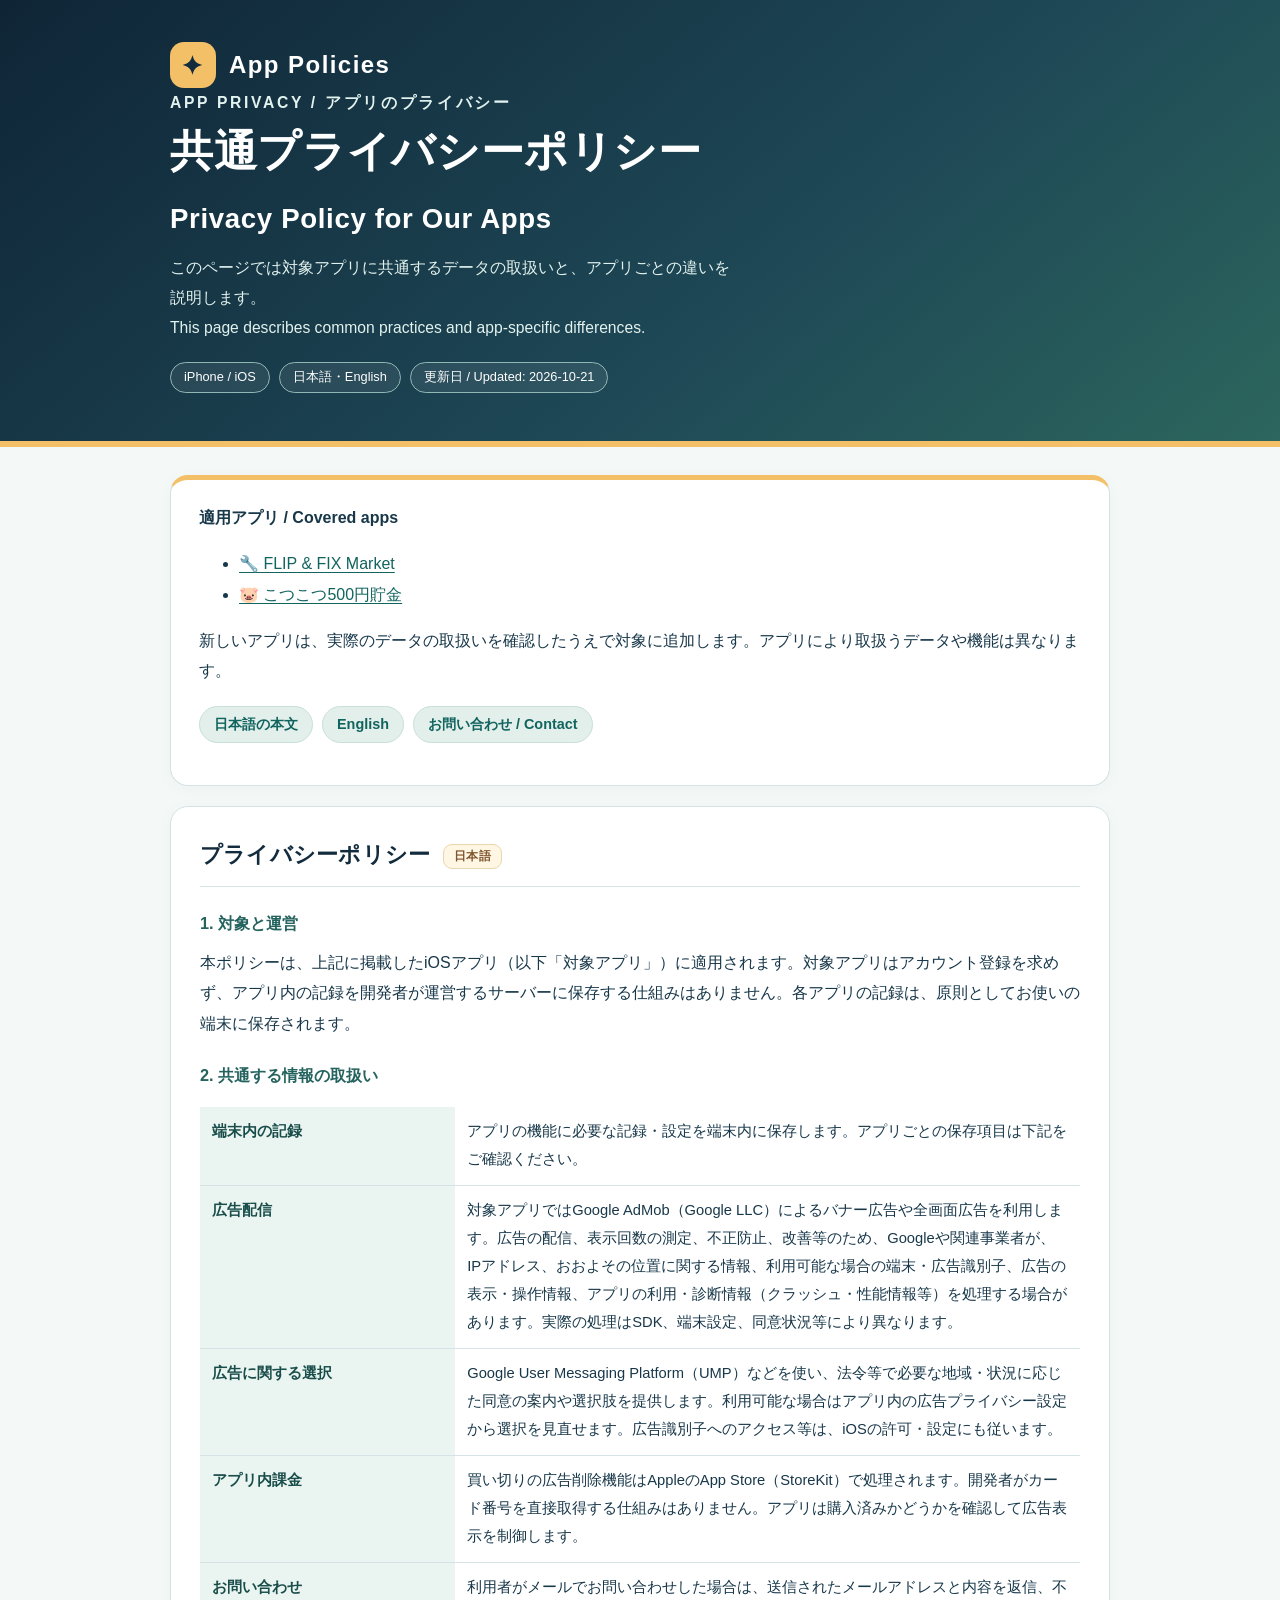
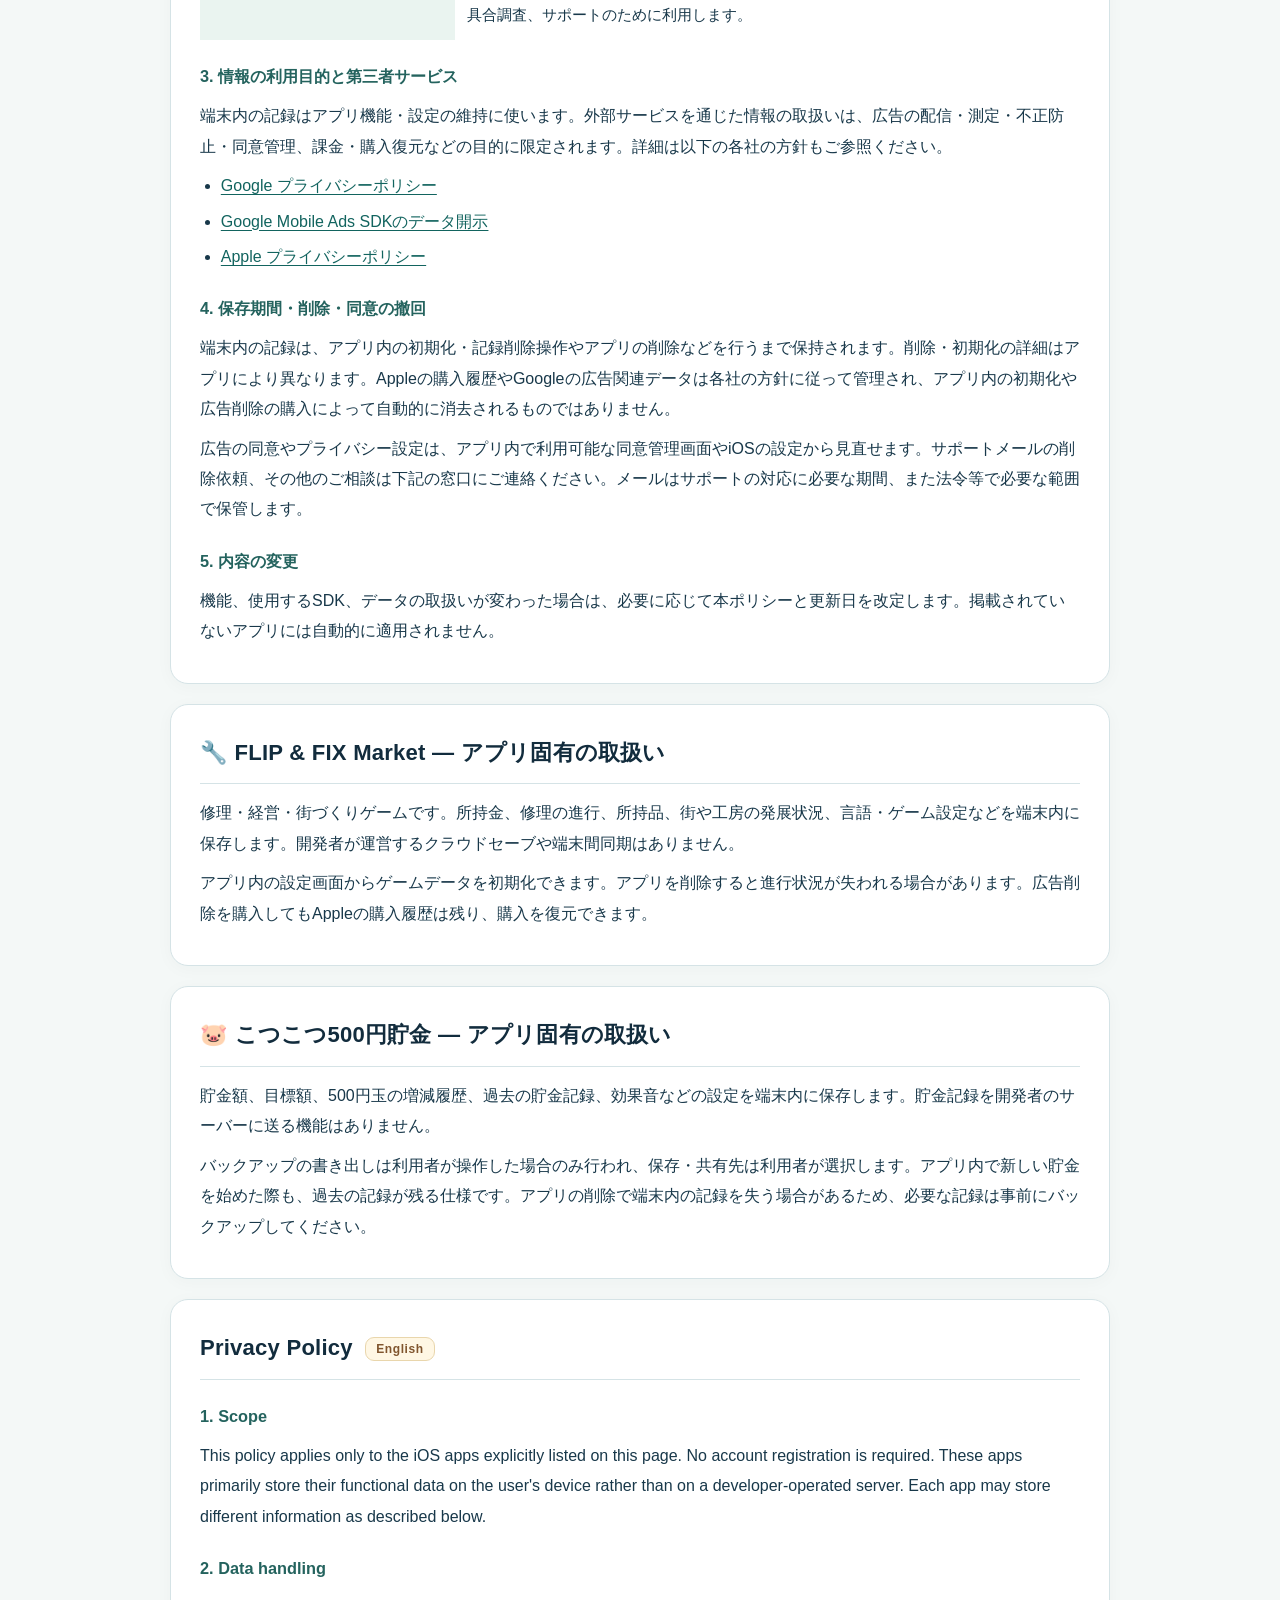
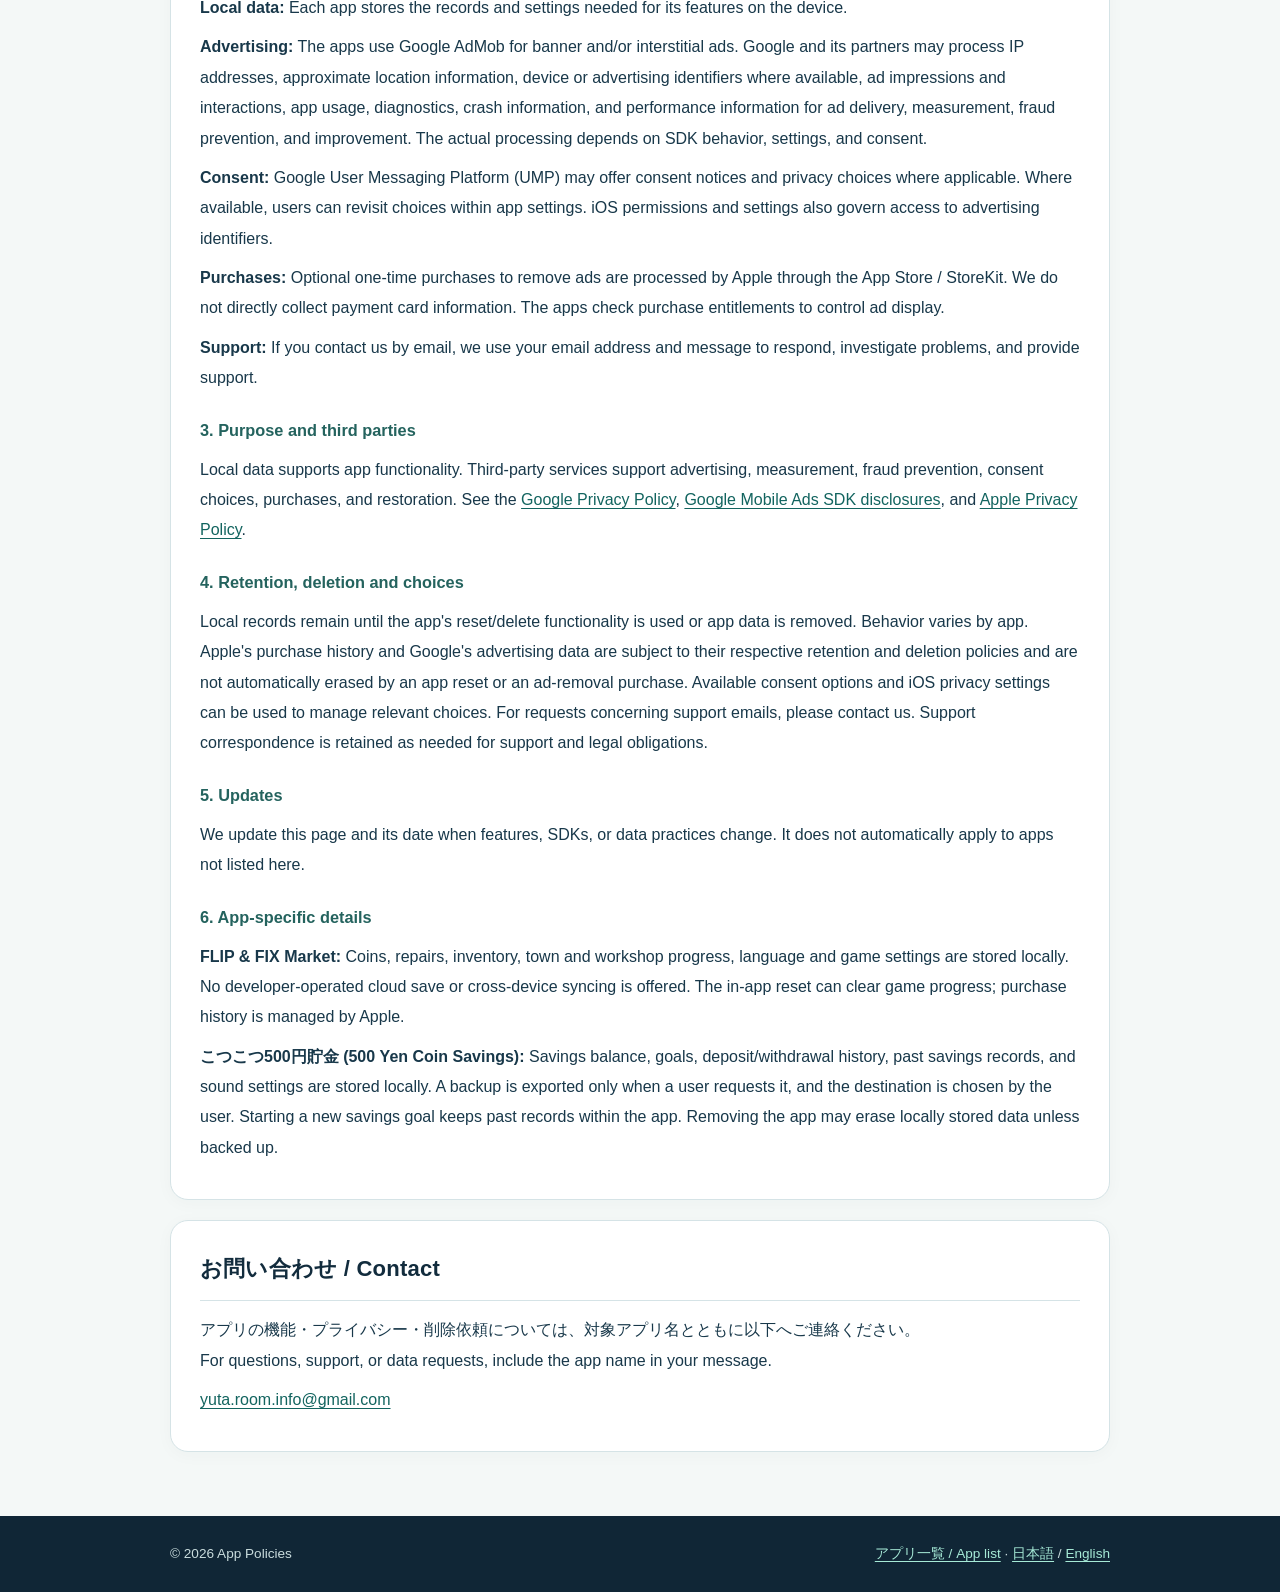
==== privacy/index.html @ 942beafd "Add shared privacy policy for iOS apps" ====
<!doctype html>
<html lang="ja">
<head>
<meta charset="utf-8">
<meta name="viewport" content="width=device-width,initial-scale=1">
<meta name="theme-color" content="#153747">
<meta name="description" content="個人開発iOSアプリ共通のプライバシーポリシー。アプリごとの保存情報、広告、課金とお問い合わせについて説明します。">
<title>共通プライバシーポリシー | App Privacy Policy</title>
<link rel="stylesheet" href="../assets/base.css">
</head>
<body>
<a class="skip" href="#main">本文へ移動 / Skip to content</a>
<header class="hero"><div class="wrap">
<div class="brand"><span class="mark" aria-hidden="true">✦</span><span>App Policies</span></div>
<p class="eyebrow">App privacy / アプリのプライバシー</p>
<h1>共通プライバシーポリシー<br><span style="font-size:.64em;font-weight:600">Privacy Policy for Our Apps</span></h1>
<p>このページでは対象アプリに共通するデータの取扱いと、アプリごとの違いを説明します。<br>This page describes common practices and app-specific differences.</p>
<div class="meta"><span class="pill">iPhone / iOS</span><span class="pill">日本語・English</span><span class="pill">更新日 / Updated: 2026-10-21</span></div>
</div></header>
<main id="main" class="wrap">
<div class="intro">
<p><strong>適用アプリ / Covered apps</strong></p>
<ul>
<li><a href="#app-flip-fix-market">🔧 FLIP &amp; FIX Market</a></li>
<li><a href="#app-coinjar500">🐷 こつこつ500円貯金</a></li>
</ul>
<p>新しいアプリは、実際のデータの取扱いを確認したうえで対象に追加します。アプリにより取扱うデータや機能は異なります。</p>
<nav class="toc" aria-label="ページ内ナビゲーション">
<a href="#ja">日本語の本文</a><a href="#en">English</a><a href="#contact">お問い合わせ / Contact</a>
</nav>
</div>
<section class="section" id="ja" lang="ja">
<h2>プライバシーポリシー <span class="language">日本語</span></h2>
<h3>1. 対象と運営</h3>
<p>本ポリシーは、上記に掲載したiOSアプリ（以下「対象アプリ」）に適用されます。対象アプリはアカウント登録を求めず、アプリ内の記録を開発者が運営するサーバーに保存する仕組みはありません。各アプリの記録は、原則としてお使いの端末に保存されます。</p>
<h3>2. 共通する情報の取扱い</h3>
<table><tbody>
<tr><th scope="row">端末内の記録</th><td>アプリの機能に必要な記録・設定を端末内に保存します。アプリごとの保存項目は下記をご確認ください。</td></tr>
<tr><th scope="row">広告配信</th><td>対象アプリではGoogle AdMob（Google LLC）によるバナー広告や全画面広告を利用します。広告の配信、表示回数の測定、不正防止、改善等のため、Googleや関連事業者が、IPアドレス、おおよその位置に関する情報、利用可能な場合の端末・広告識別子、広告の表示・操作情報、アプリの利用・診断情報（クラッシュ・性能情報等）を処理する場合があります。実際の処理はSDK、端末設定、同意状況等により異なります。</td></tr>
<tr><th scope="row">広告に関する選択</th><td>Google User Messaging Platform（UMP）などを使い、法令等で必要な地域・状況に応じた同意の案内や選択肢を提供します。利用可能な場合はアプリ内の広告プライバシー設定から選択を見直せます。広告識別子へのアクセス等は、iOSの許可・設定にも従います。</td></tr>
<tr><th scope="row">アプリ内課金</th><td>買い切りの広告削除機能はAppleのApp Store（StoreKit）で処理されます。開発者がカード番号を直接取得する仕組みはありません。アプリは購入済みかどうかを確認して広告表示を制御します。</td></tr>
<tr><th scope="row">お問い合わせ</th><td>利用者がメールでお問い合わせした場合は、送信されたメールアドレスと内容を返信、不具合調査、サポートのために利用します。</td></tr>
</tbody></table>
<h3>3. 情報の利用目的と第三者サービス</h3>
<p>端末内の記録はアプリ機能・設定の維持に使います。外部サービスを通じた情報の取扱いは、広告の配信・測定・不正防止・同意管理、課金・購入復元などの目的に限定されます。詳細は以下の各社の方針もご参照ください。</p>
<ul>
<li><a href="https://policies.google.com/privacy" target="_blank" rel="noopener noreferrer">Google プライバシーポリシー</a></li>
<li><a href="https://developers.google.com/admob/ios/privacy/data-disclosure?hl=ja" target="_blank" rel="noopener noreferrer">Google Mobile Ads SDKのデータ開示</a></li>
<li><a href="https://www.apple.com/jp/legal/privacy/" target="_blank" rel="noopener noreferrer">Apple プライバシーポリシー</a></li>
</ul>
<h3>4. 保存期間・削除・同意の撤回</h3>
<p>端末内の記録は、アプリ内の初期化・記録削除操作やアプリの削除などを行うまで保持されます。削除・初期化の詳細はアプリにより異なります。Appleの購入履歴やGoogleの広告関連データは各社の方針に従って管理され、アプリ内の初期化や広告削除の購入によって自動的に消去されるものではありません。</p>
<p>広告の同意やプライバシー設定は、アプリ内で利用可能な同意管理画面やiOSの設定から見直せます。サポートメールの削除依頼、その他のご相談は下記の窓口にご連絡ください。メールはサポートの対応に必要な期間、また法令等で必要な範囲で保管します。</p>
<h3>5. 内容の変更</h3>
<p>機能、使用するSDK、データの取扱いが変わった場合は、必要に応じて本ポリシーと更新日を改定します。掲載されていないアプリには自動的に適用されません。</p>
</section>
<section class="section" id="app-flip-fix-market" lang="ja">
<h2>🔧 FLIP &amp; FIX Market ― アプリ固有の取扱い</h2>
<p>修理・経営・街づくりゲームです。所持金、修理の進行、所持品、街や工房の発展状況、言語・ゲーム設定などを端末内に保存します。開発者が運営するクラウドセーブや端末間同期はありません。</p>
<p>アプリ内の設定画面からゲームデータを初期化できます。アプリを削除すると進行状況が失われる場合があります。広告削除を購入してもAppleの購入履歴は残り、購入を復元できます。</p>
</section>
<section class="section" id="app-coinjar500" lang="ja">
<h2>🐷 こつこつ500円貯金 ― アプリ固有の取扱い</h2>
<p>貯金額、目標額、500円玉の増減履歴、過去の貯金記録、効果音などの設定を端末内に保存します。貯金記録を開発者のサーバーに送る機能はありません。</p>
<p>バックアップの書き出しは利用者が操作した場合のみ行われ、保存・共有先は利用者が選択します。アプリ内で新しい貯金を始めた際も、過去の記録が残る仕様です。アプリの削除で端末内の記録を失う場合があるため、必要な記録は事前にバックアップしてください。</p>
</section>
<section class="section" id="en" lang="en">
<h2>Privacy Policy <span class="language">English</span></h2>
<h3>1. Scope</h3>
<p>This policy applies only to the iOS apps explicitly listed on this page. No account registration is required. These apps primarily store their functional data on the user's device rather than on a developer-operated server. Each app may store different information as described below.</p>
<h3>2. Data handling</h3>
<p><strong>Local data:</strong> Each app stores the records and settings needed for its features on the device.</p>
<p><strong>Advertising:</strong> The apps use Google AdMob for banner and/or interstitial ads. Google and its partners may process IP addresses, approximate location information, device or advertising identifiers where available, ad impressions and interactions, app usage, diagnostics, crash information, and performance information for ad delivery, measurement, fraud prevention, and improvement. The actual processing depends on SDK behavior, settings, and consent.</p>
<p><strong>Consent:</strong> Google User Messaging Platform (UMP) may offer consent notices and privacy choices where applicable. Where available, users can revisit choices within app settings. iOS permissions and settings also govern access to advertising identifiers.</p>
<p><strong>Purchases:</strong> Optional one-time purchases to remove ads are processed by Apple through the App Store / StoreKit. We do not directly collect payment card information. The apps check purchase entitlements to control ad display.</p>
<p><strong>Support:</strong> If you contact us by email, we use your email address and message to respond, investigate problems, and provide support.</p>
<h3>3. Purpose and third parties</h3>
<p>Local data supports app functionality. Third-party services support advertising, measurement, fraud prevention, consent choices, purchases, and restoration. See the <a href="https://policies.google.com/privacy" target="_blank" rel="noopener noreferrer">Google Privacy Policy</a>, <a href="https://developers.google.com/admob/ios/privacy/data-disclosure" target="_blank" rel="noopener noreferrer">Google Mobile Ads SDK disclosures</a>, and <a href="https://www.apple.com/legal/privacy/" target="_blank" rel="noopener noreferrer">Apple Privacy Policy</a>.</p>
<h3>4. Retention, deletion and choices</h3>
<p>Local records remain until the app's reset/delete functionality is used or app data is removed. Behavior varies by app. Apple's purchase history and Google's advertising data are subject to their respective retention and deletion policies and are not automatically erased by an app reset or an ad-removal purchase. Available consent options and iOS privacy settings can be used to manage relevant choices. For requests concerning support emails, please contact us. Support correspondence is retained as needed for support and legal obligations.</p>
<h3>5. Updates</h3>
<p>We update this page and its date when features, SDKs, or data practices change. It does not automatically apply to apps not listed here.</p>
<h3>6. App-specific details</h3>
<p><strong>FLIP &amp; FIX Market:</strong> Coins, repairs, inventory, town and workshop progress, language and game settings are stored locally. No developer-operated cloud save or cross-device syncing is offered. The in-app reset can clear game progress; purchase history is managed by Apple.</p>
<p><strong>こつこつ500円貯金 (500 Yen Coin Savings):</strong> Savings balance, goals, deposit/withdrawal history, past savings records, and sound settings are stored locally. A backup is exported only when a user requests it, and the destination is chosen by the user. Starting a new savings goal keeps past records within the app. Removing the app may erase locally stored data unless backed up.</p>
</section>
<section class="section" id="contact">
<h2>お問い合わせ / Contact</h2>
<p>アプリの機能・プライバシー・削除依頼については、対象アプリ名とともに以下へご連絡ください。<br>For questions, support, or data requests, include the app name in your message.</p>
<p><a href="mailto:yuta.room.info@gmail.com">yuta.room.info@gmail.com</a></p>
</section>
</main>
<footer class="footer"><div class="wrap"><p>© 2026 App Policies</p><p><a href="../">アプリ一覧 / App list</a> · <a href="#ja">日本語</a> / <a href="#en">English</a></p></div></footer>
</body></html>
---- assets/base.css ----
/* Shared legal-page styling. No external fonts, scripts, analytics, or trackers. */
:root{color-scheme:light;--navy:#122c3d;--ink:#18384a;--muted:#526b7b;--sea:#2f706c;--mint:#d7eee6;--cream:#fff7e4;--sun:#f3bf67;--line:#d5e3e6;--surface:#fff;--bg:#f4f8f7}
*{box-sizing:border-box}html{scroll-behavior:smooth}body{margin:0;background:var(--bg);color:var(--ink);font-family:-apple-system,BlinkMacSystemFont,"Hiragino Kaku Gothic ProN","Yu Gothic",Meiryo,Arial,sans-serif;line-height:1.9;-webkit-text-size-adjust:100%}
a{color:#12645f;text-underline-offset:3px;overflow-wrap:anywhere}a:hover{color:#0b484b}a:focus-visible,button:focus-visible{outline:3px solid #e7a638;outline-offset:4px}
.skip{position:absolute;top:-80px;left:12px;background:white;padding:9px 12px;z-index:2}.skip:focus{top:12px}
header.hero{background:linear-gradient(140deg,#0f2536 0%,#1e4856 60%,#2c665d 100%);color:#fff;border-bottom:6px solid var(--sun)}
.wrap{width:min(940px,calc(100% - 40px));margin:0 auto}.hero .wrap{padding:42px 0 48px}
.brand{display:flex;align-items:center;gap:13px;font-size:clamp(1.15rem,4vw,1.5rem);font-weight:800;letter-spacing:.06em}.mark{display:grid;place-items:center;width:46px;height:46px;background:var(--sun);border-radius:14px;color:var(--navy);font-size:26px}.eyebrow{text-transform:uppercase;letter-spacing:.17em;color:#c3e9dc;font-weight:700;font-size:.76rem;margin:30px 0 4px}.hero h1{font-size:clamp(1.85rem,5.2vw,2.7rem);line-height:1.45;letter-spacing:.015em;margin:2px 0 8px}.hero p{color:#e2f2ee;margin:0;max-width:65ch;font-size:.98rem}.meta{display:flex;gap:9px;flex-wrap:wrap;margin-top:20px}.pill{display:inline-block;border:1px solid #91b6b6;background:#ffffff13;color:#fff;border-radius:99px;padding:2px 13px;font-size:.8rem}
main{padding:28px 0 64px}.intro,.section,.notice{background:var(--surface);border:1px solid var(--line);border-radius:18px;box-shadow:0 3px 17px #12303b08}
.intro{padding:23px 28px 18px;border-top:5px solid var(--sun)}.intro p:first-child{margin-top:0}.summary{display:grid;grid-template-columns:repeat(3,1fr);gap:12px;margin:19px 0 0}.summary div{border:1px solid var(--line);background:var(--bg);border-radius:12px;padding:13px 15px}.summary b{display:block;color:var(--sea);font-size:.85rem}.summary span{font-size:.94rem}
.toc{display:flex;gap:9px;flex-wrap:wrap;margin:19px 0 24px}.toc a{font-size:.9rem;text-decoration:none;background:#e2efea;border:1px solid #c8e0d8;border-radius:999px;padding:4px 14px;font-weight:700}.toc a:hover{background:#d3e6dc}
.section{padding:27px 29px;margin-top:20px;scroll-margin-top:16px}.section h2{margin:0 0 14px;color:var(--navy);font-size:1.38rem;letter-spacing:.01em;padding-bottom:10px;border-bottom:1px solid var(--line)}.section h3{font-size:1.02rem;color:#24635e;margin:21px 0 4px}.section p{margin:9px 0}.section ul{padding-left:1.3em;margin:8px 0 16px}.section li{margin:5px 0}
.section table{border-collapse:collapse;width:100%;font-size:.92rem;margin:16px 0}.section th,.section td{padding:11px 12px;text-align:left;vertical-align:top;border-bottom:1px solid var(--line)}.section th{width:29%;background:#eaf4f0;color:#194d4a}.section tr:last-child th,.section tr:last-child td{border-bottom:none}
.language{display:inline-flex;background:var(--cream);border:1px solid #e9d6ac;border-radius:9px;padding:0 10px;color:#80552e;font-size:.75rem;font-weight:800;letter-spacing:.05em;vertical-align:middle;margin-left:6px}
.notice{padding:13px 20px;background:#fff5e4;border-color:#efd7a7;color:#725522;margin:0 0 18px;font-size:.92rem}
.callout{background:#f1f7f6;border-left:4px solid #72a9a0;padding:10px 15px;margin:15px 0;border-radius:5px}
.footer{background:#102636;color:#c9dcdd;padding:25px 0;font-size:.85rem}.footer a{color:#a6ead7}.footer .wrap{display:flex;justify-content:space-between;flex-wrap:wrap;gap:10px}.footer p{margin:0}
@media(max-width:650px){.wrap{width:min(100% - 24px,940px)}.hero .wrap{padding:28px 0 33px}.summary{grid-template-columns:1fr}.intro,.section{padding:20px 18px;border-radius:14px}.section h2{font-size:1.16rem}.section table,.section tbody,.section tr,.section td,.section th{display:block;width:100%}.section th{border-bottom:0;padding:8px 10px 0}.section td{padding:2px 10px 13px}.section tr{border-bottom:1px solid var(--line)}}
@media(prefers-reduced-motion:reduce){html{scroll-behavior:auto}}
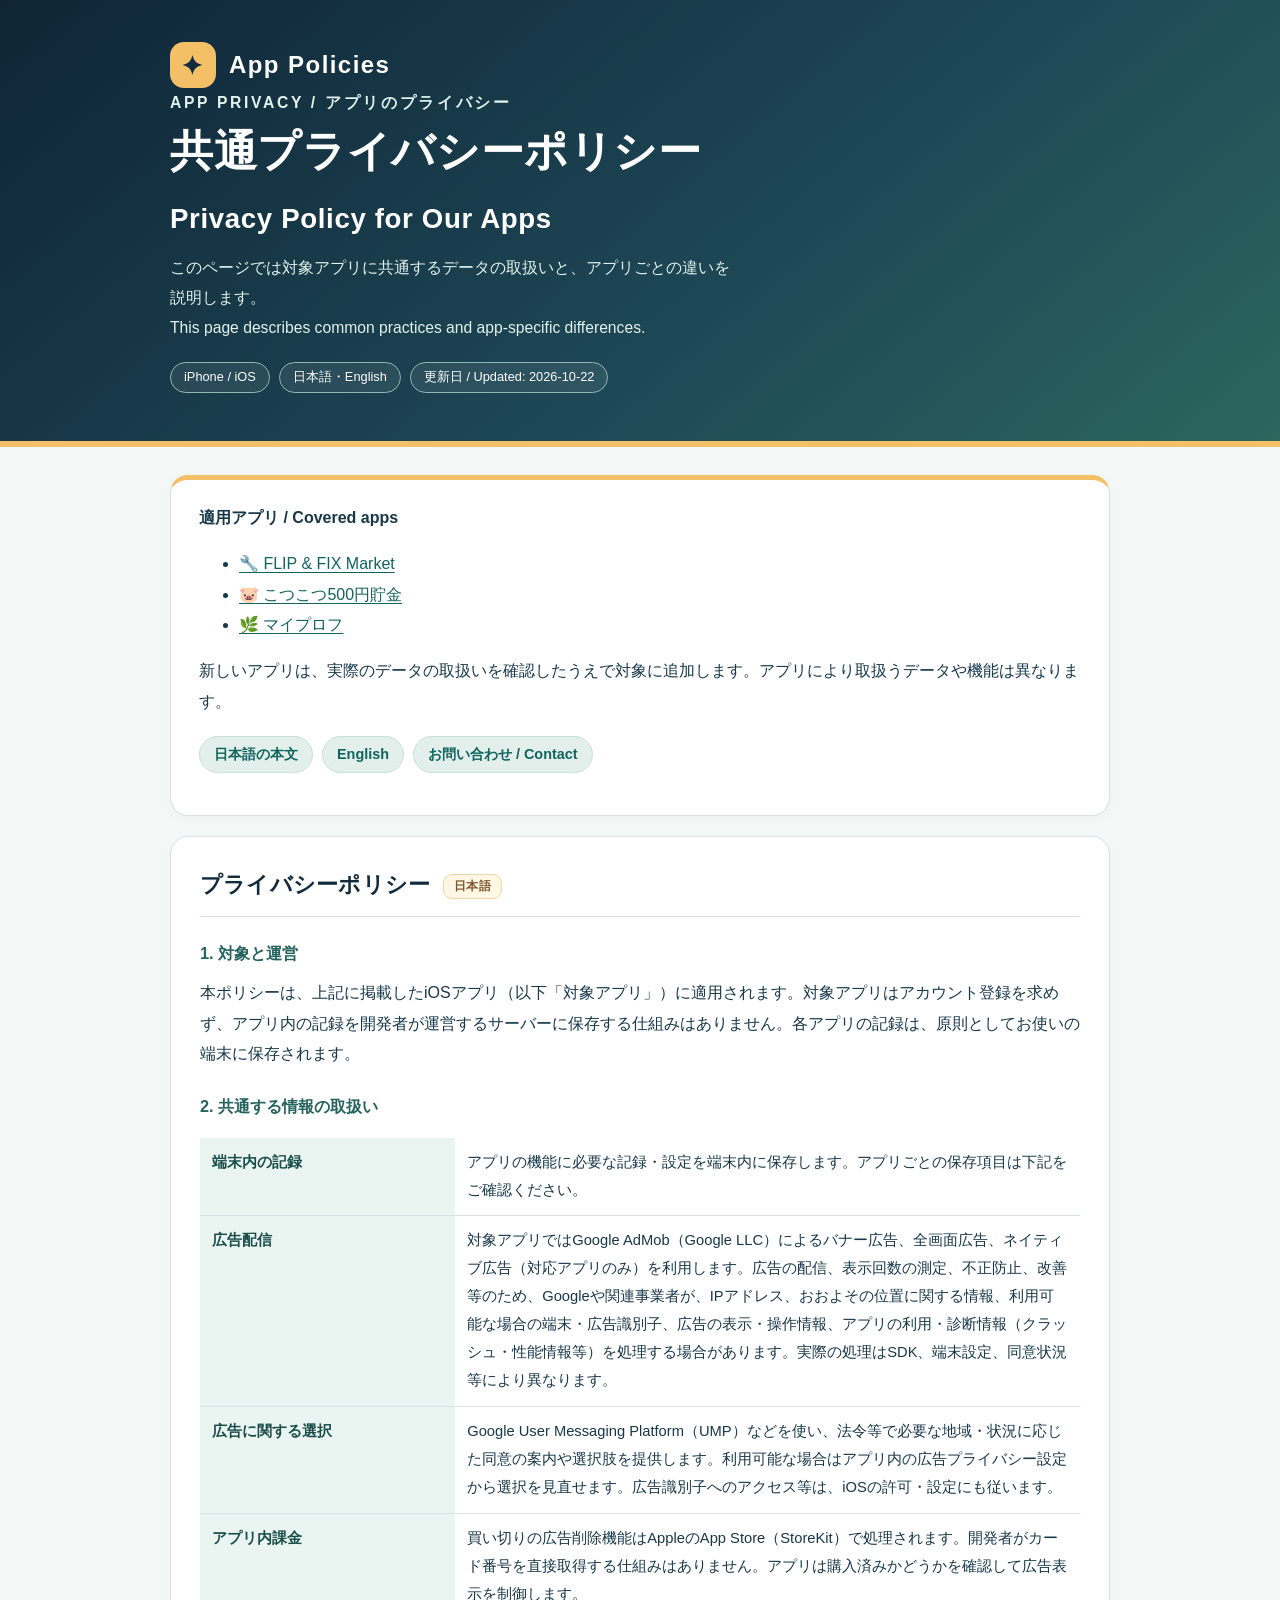
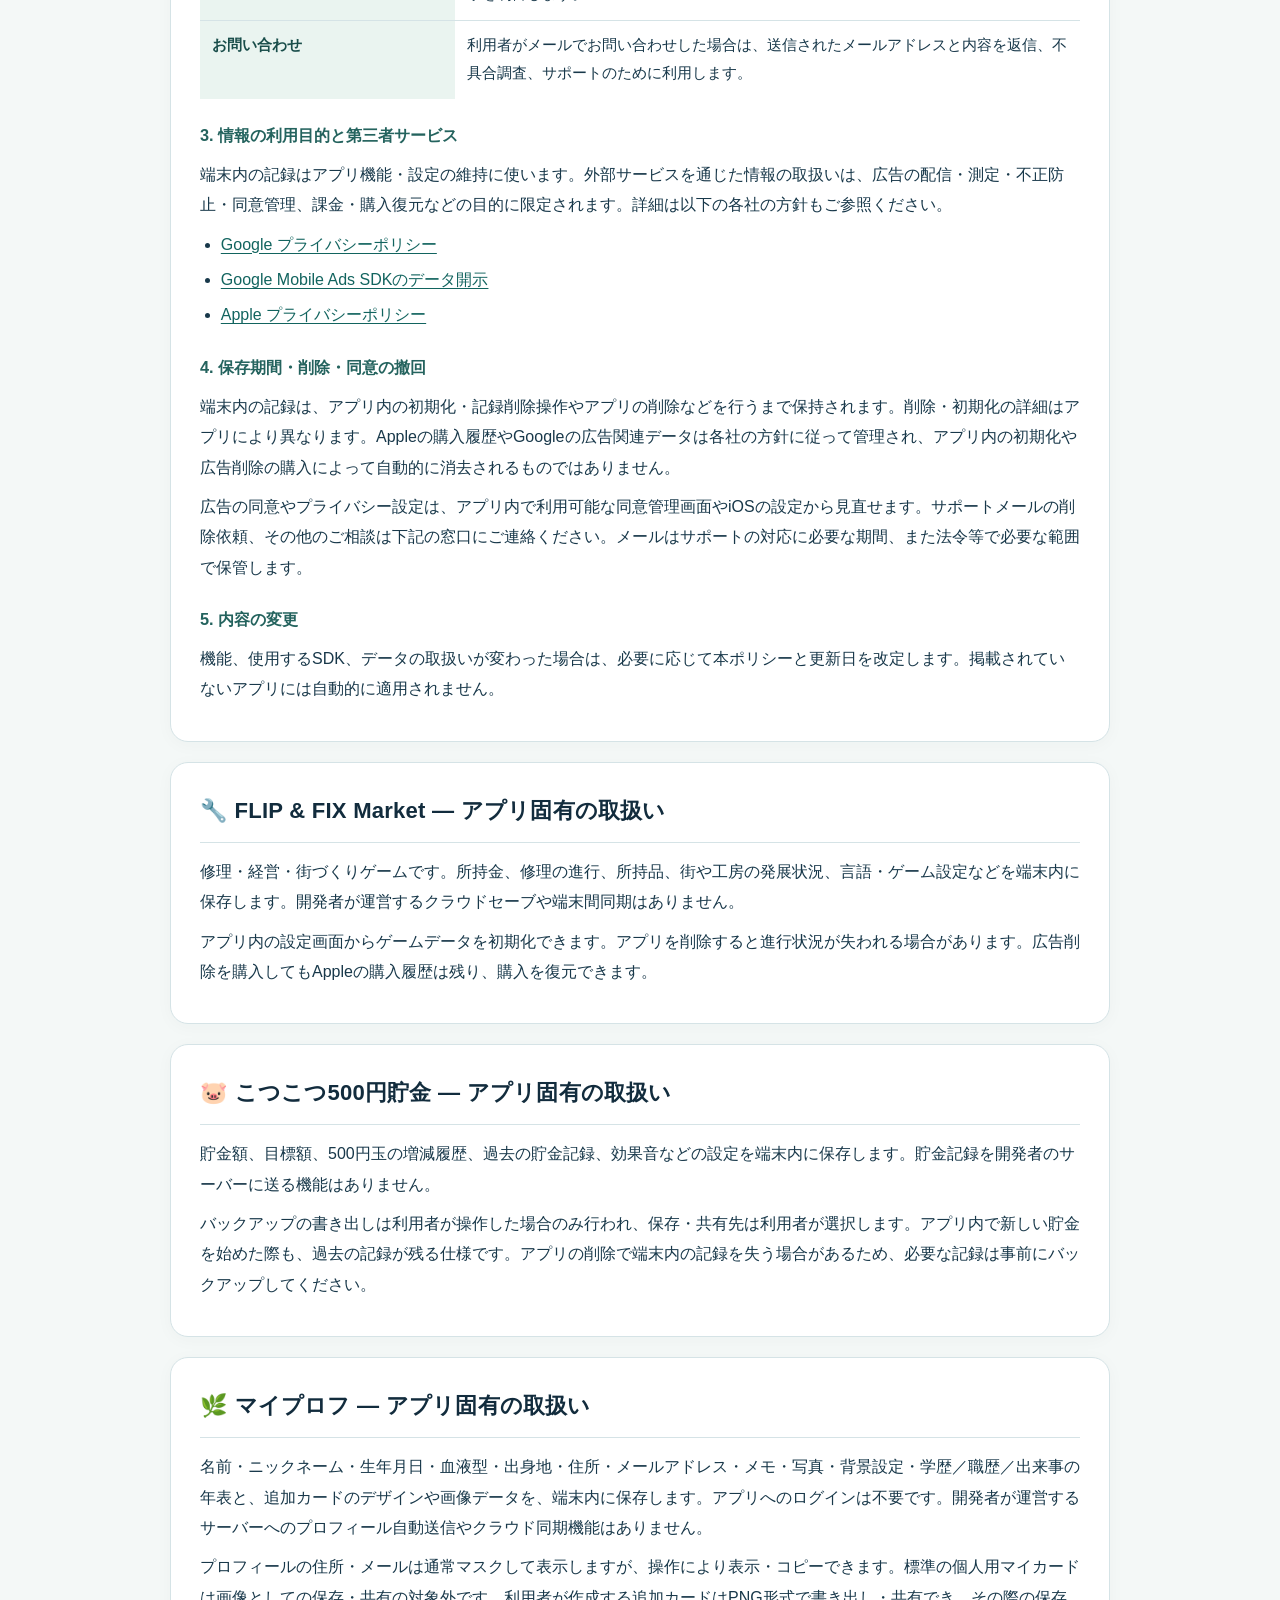
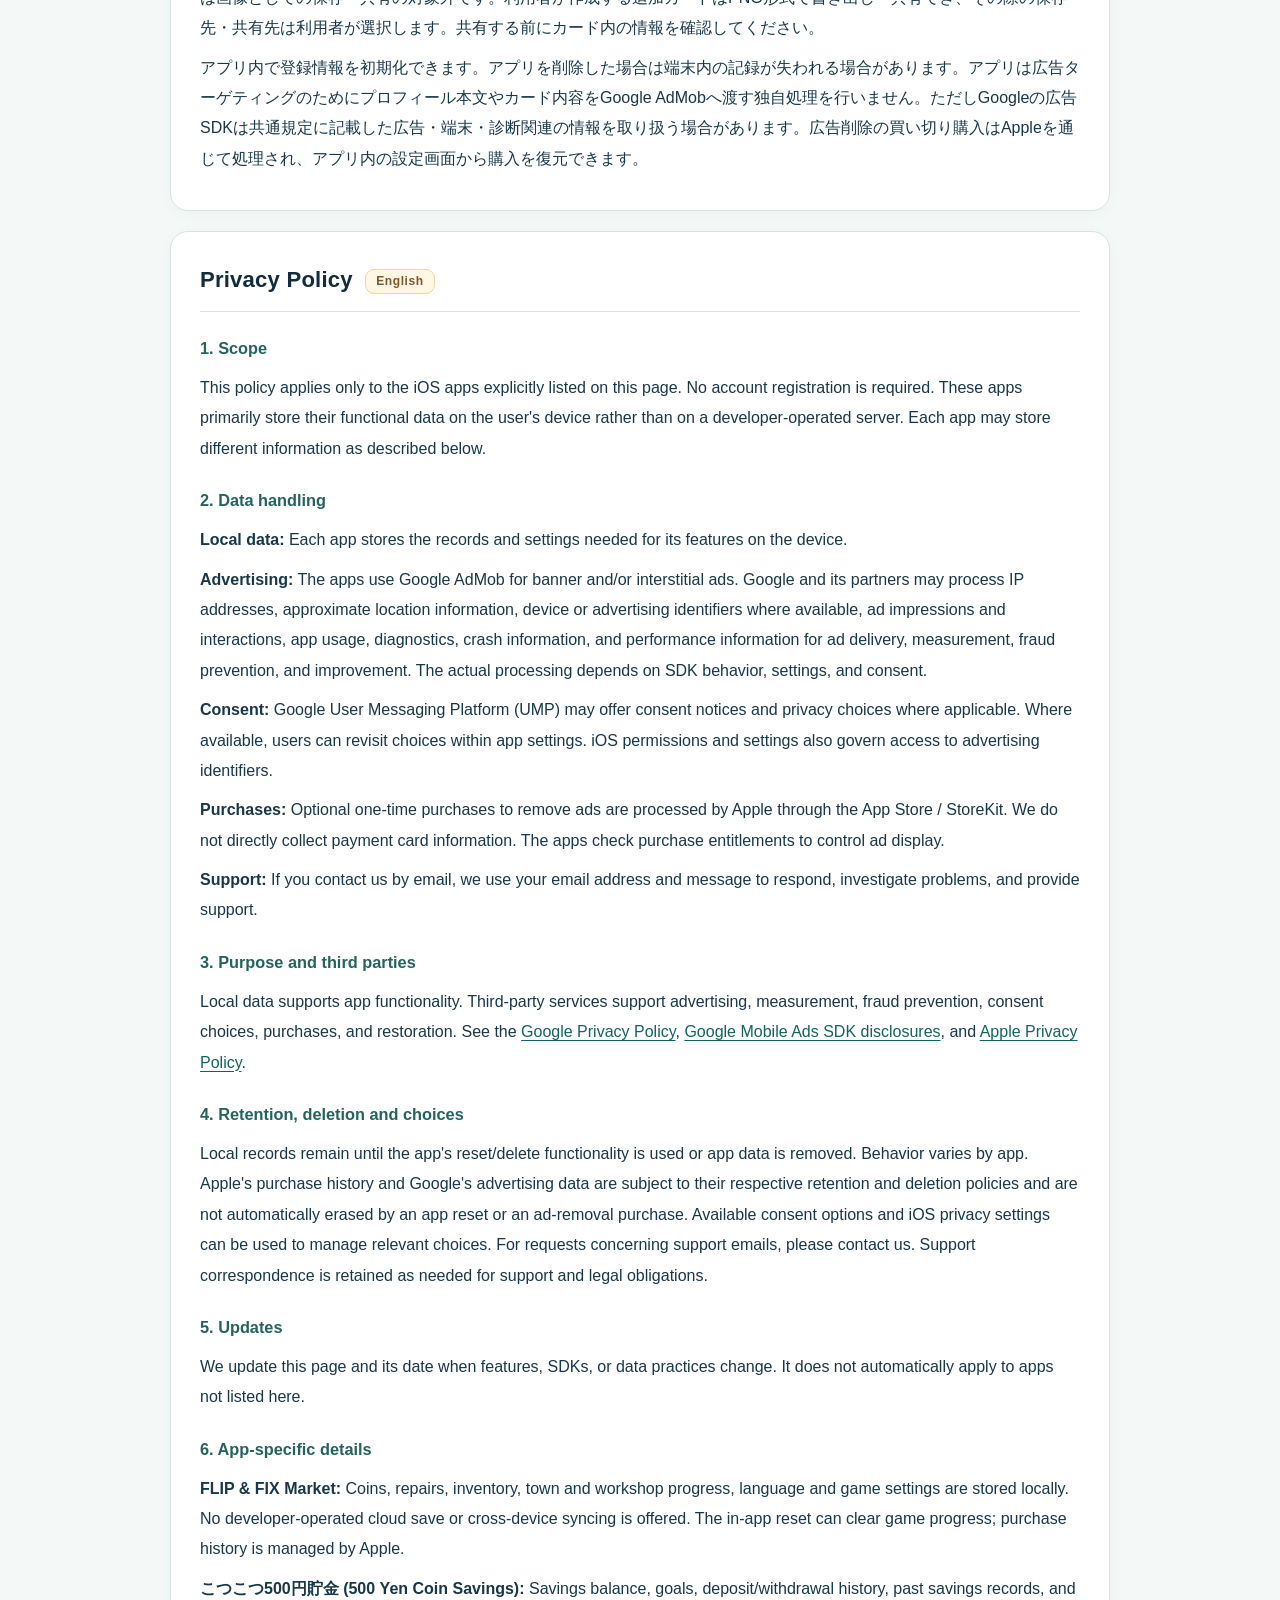
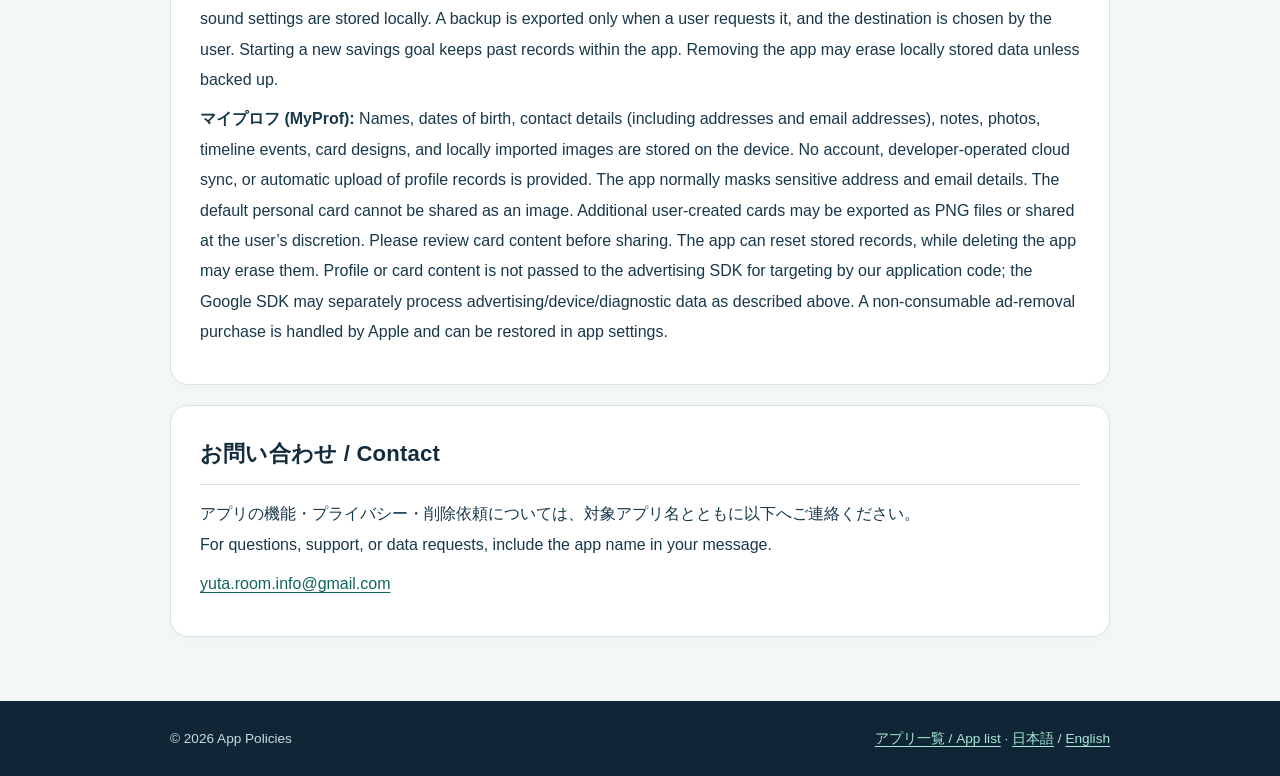
==== commit 72c7f040: "Add MyProf app-specific privacy disclosure" ====
--- a/privacy/index.html
+++ b/privacy/index.html
@@ -15,7 +15,7 @@
 <p class="eyebrow">App privacy / アプリのプライバシー</p>
 <h1>共通プライバシーポリシー<br><span style="font-size:.64em;font-weight:600">Privacy Policy for Our Apps</span></h1>
 <p>このページでは対象アプリに共通するデータの取扱いと、アプリごとの違いを説明します。<br>This page describes common practices and app-specific differences.</p>
-<div class="meta"><span class="pill">iPhone / iOS</span><span class="pill">日本語・English</span><span class="pill">更新日 / Updated: 2026-10-21</span></div>
+<div class="meta"><span class="pill">iPhone / iOS</span><span class="pill">日本語・English</span><span class="pill">更新日 / Updated: 2026-10-22</span></div>
 </div></header>
 <main id="main" class="wrap">
 <div class="intro">
@@ -23,6 +23,7 @@
 <ul>
 <li><a href="#app-flip-fix-market">🔧 FLIP &amp; FIX Market</a></li>
 <li><a href="#app-coinjar500">🐷 こつこつ500円貯金</a></li>
+<li><a href="#app-myprof">🌿 マイプロフ</a></li>
 </ul>
 <p>新しいアプリは、実際のデータの取扱いを確認したうえで対象に追加します。アプリにより取扱うデータや機能は異なります。</p>
 <nav class="toc" aria-label="ページ内ナビゲーション">
@@ -36,7 +37,7 @@
 <h3>2. 共通する情報の取扱い</h3>
 <table><tbody>
 <tr><th scope="row">端末内の記録</th><td>アプリの機能に必要な記録・設定を端末内に保存します。アプリごとの保存項目は下記をご確認ください。</td></tr>
-<tr><th scope="row">広告配信</th><td>対象アプリではGoogle AdMob（Google LLC）によるバナー広告や全画面広告を利用します。広告の配信、表示回数の測定、不正防止、改善等のため、Googleや関連事業者が、IPアドレス、おおよその位置に関する情報、利用可能な場合の端末・広告識別子、広告の表示・操作情報、アプリの利用・診断情報（クラッシュ・性能情報等）を処理する場合があります。実際の処理はSDK、端末設定、同意状況等により異なります。</td></tr>
+<tr><th scope="row">広告配信</th><td>対象アプリではGoogle AdMob（Google LLC）によるバナー広告、全画面広告、ネイティブ広告（対応アプリのみ）を利用します。広告の配信、表示回数の測定、不正防止、改善等のため、Googleや関連事業者が、IPアドレス、おおよその位置に関する情報、利用可能な場合の端末・広告識別子、広告の表示・操作情報、アプリの利用・診断情報（クラッシュ・性能情報等）を処理する場合があります。実際の処理はSDK、端末設定、同意状況等により異なります。</td></tr>
 <tr><th scope="row">広告に関する選択</th><td>Google User Messaging Platform（UMP）などを使い、法令等で必要な地域・状況に応じた同意の案内や選択肢を提供します。利用可能な場合はアプリ内の広告プライバシー設定から選択を見直せます。広告識別子へのアクセス等は、iOSの許可・設定にも従います。</td></tr>
 <tr><th scope="row">アプリ内課金</th><td>買い切りの広告削除機能はAppleのApp Store（StoreKit）で処理されます。開発者がカード番号を直接取得する仕組みはありません。アプリは購入済みかどうかを確認して広告表示を制御します。</td></tr>
 <tr><th scope="row">お問い合わせ</th><td>利用者がメールでお問い合わせした場合は、送信されたメールアドレスと内容を返信、不具合調査、サポートのために利用します。</td></tr>
@@ -64,6 +65,12 @@
 <p>貯金額、目標額、500円玉の増減履歴、過去の貯金記録、効果音などの設定を端末内に保存します。貯金記録を開発者のサーバーに送る機能はありません。</p>
 <p>バックアップの書き出しは利用者が操作した場合のみ行われ、保存・共有先は利用者が選択します。アプリ内で新しい貯金を始めた際も、過去の記録が残る仕様です。アプリの削除で端末内の記録を失う場合があるため、必要な記録は事前にバックアップしてください。</p>
 </section>
+<section class="section" id="app-myprof" lang="ja">
+<h2>🌿 マイプロフ ― アプリ固有の取扱い</h2>
+<p>名前・ニックネーム・生年月日・血液型・出身地・住所・メールアドレス・メモ・写真・背景設定・学歴／職歴／出来事の年表と、追加カードのデザインや画像データを、端末内に保存します。アプリへのログインは不要です。開発者が運営するサーバーへのプロフィール自動送信やクラウド同期機能はありません。</p>
+<p>プロフィールの住所・メールは通常マスクして表示しますが、操作により表示・コピーできます。標準の個人用マイカードは画像としての保存・共有の対象外です。利用者が作成する追加カードはPNG形式で書き出し・共有でき、その際の保存先・共有先は利用者が選択します。共有する前にカード内の情報を確認してください。</p>
+<p>アプリ内で登録情報を初期化できます。アプリを削除した場合は端末内の記録が失われる場合があります。アプリは広告ターゲティングのためにプロフィール本文やカード内容をGoogle AdMobへ渡す独自処理を行いません。ただしGoogleの広告SDKは共通規定に記載した広告・端末・診断関連の情報を取り扱う場合があります。広告削除の買い切り購入はAppleを通じて処理され、アプリ内の設定画面から購入を復元できます。</p>
+</section>
 <section class="section" id="en" lang="en">
 <h2>Privacy Policy <span class="language">English</span></h2>
 <h3>1. Scope</h3>
@@ -83,6 +90,7 @@
 <h3>6. App-specific details</h3>
 <p><strong>FLIP &amp; FIX Market:</strong> Coins, repairs, inventory, town and workshop progress, language and game settings are stored locally. No developer-operated cloud save or cross-device syncing is offered. The in-app reset can clear game progress; purchase history is managed by Apple.</p>
 <p><strong>こつこつ500円貯金 (500 Yen Coin Savings):</strong> Savings balance, goals, deposit/withdrawal history, past savings records, and sound settings are stored locally. A backup is exported only when a user requests it, and the destination is chosen by the user. Starting a new savings goal keeps past records within the app. Removing the app may erase locally stored data unless backed up.</p>
+<p><strong>マイプロフ (MyProf):</strong> Names, dates of birth, contact details (including addresses and email addresses), notes, photos, timeline events, card designs, and locally imported images are stored on the device. No account, developer-operated cloud sync, or automatic upload of profile records is provided. The app normally masks sensitive address and email details. The default personal card cannot be shared as an image. Additional user-created cards may be exported as PNG files or shared at the user’s discretion. Please review card content before sharing. The app can reset stored records, while deleting the app may erase them. Profile or card content is not passed to the advertising SDK for targeting by our application code; the Google SDK may separately process advertising/device/diagnostic data as described above. A non-consumable ad-removal purchase is handled by Apple and can be restored in app settings.</p>
 </section>
 <section class="section" id="contact">
 <h2>お問い合わせ / Contact</h2>
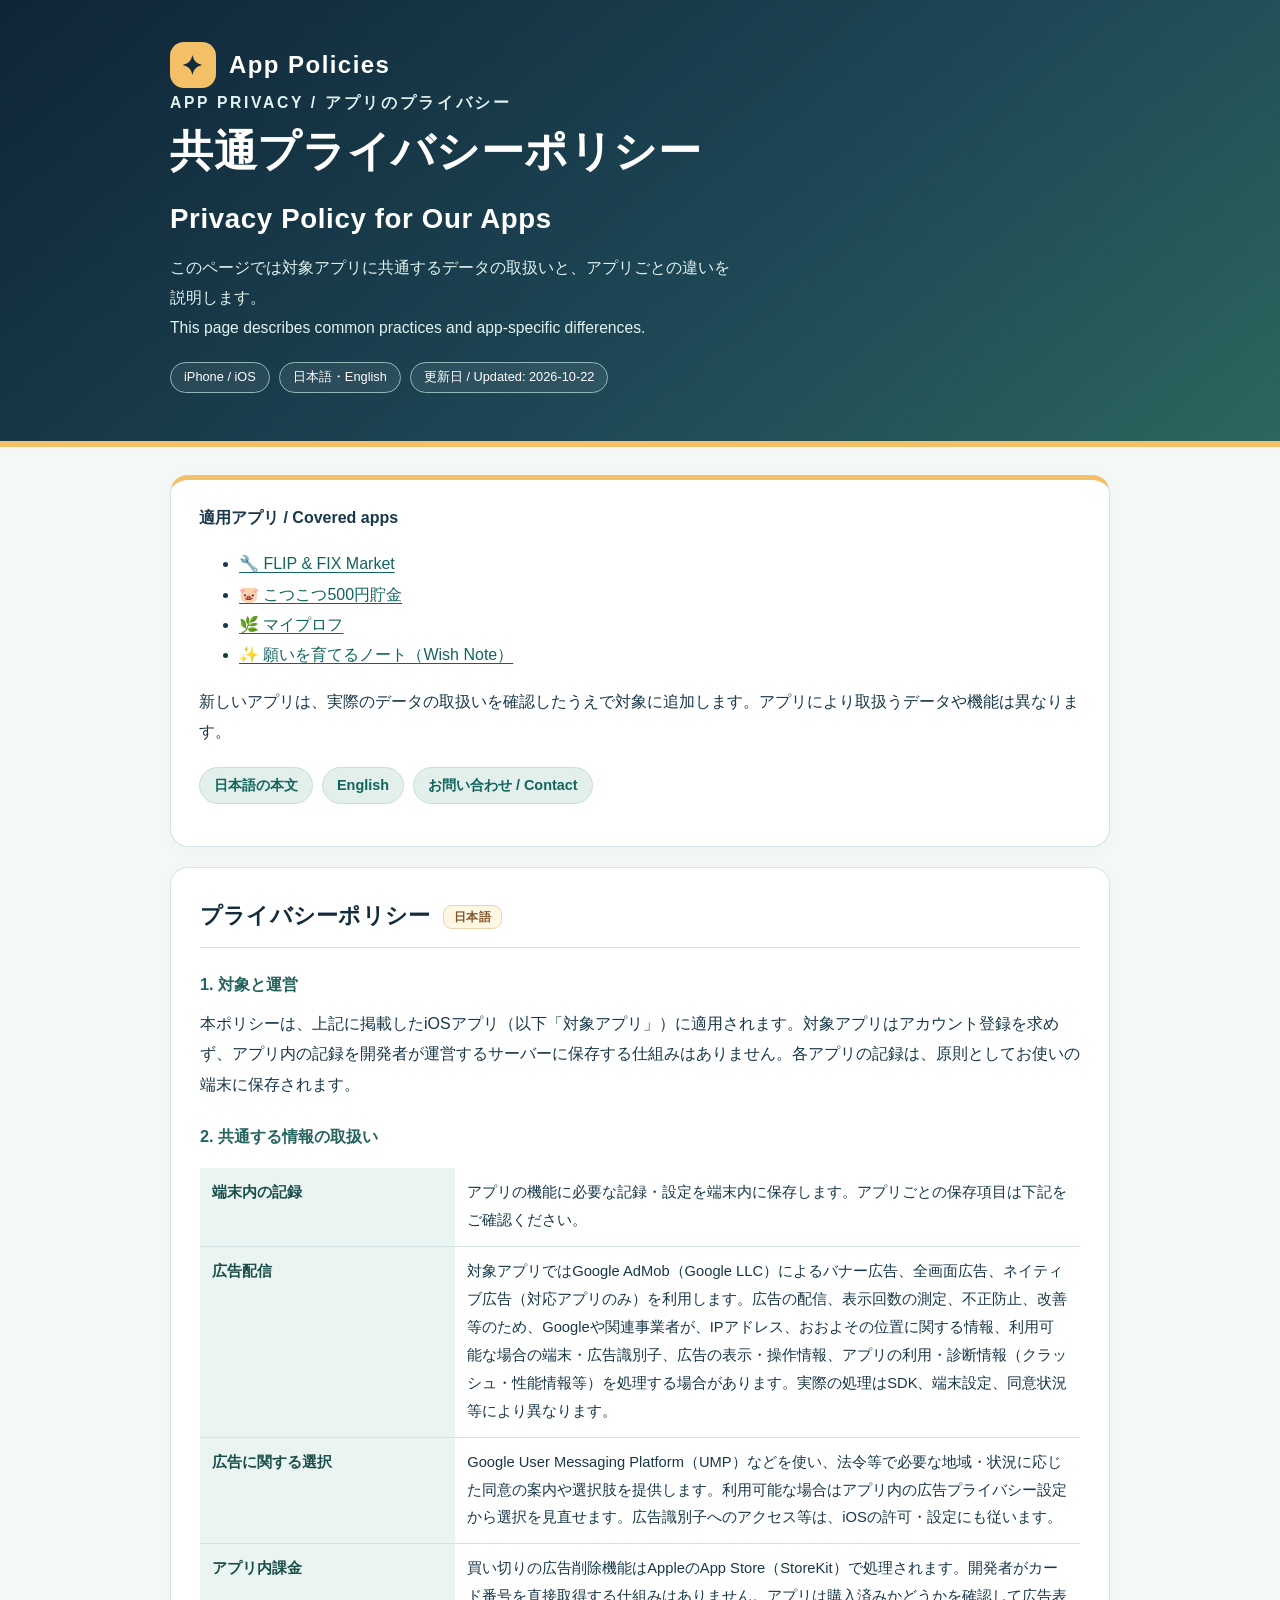
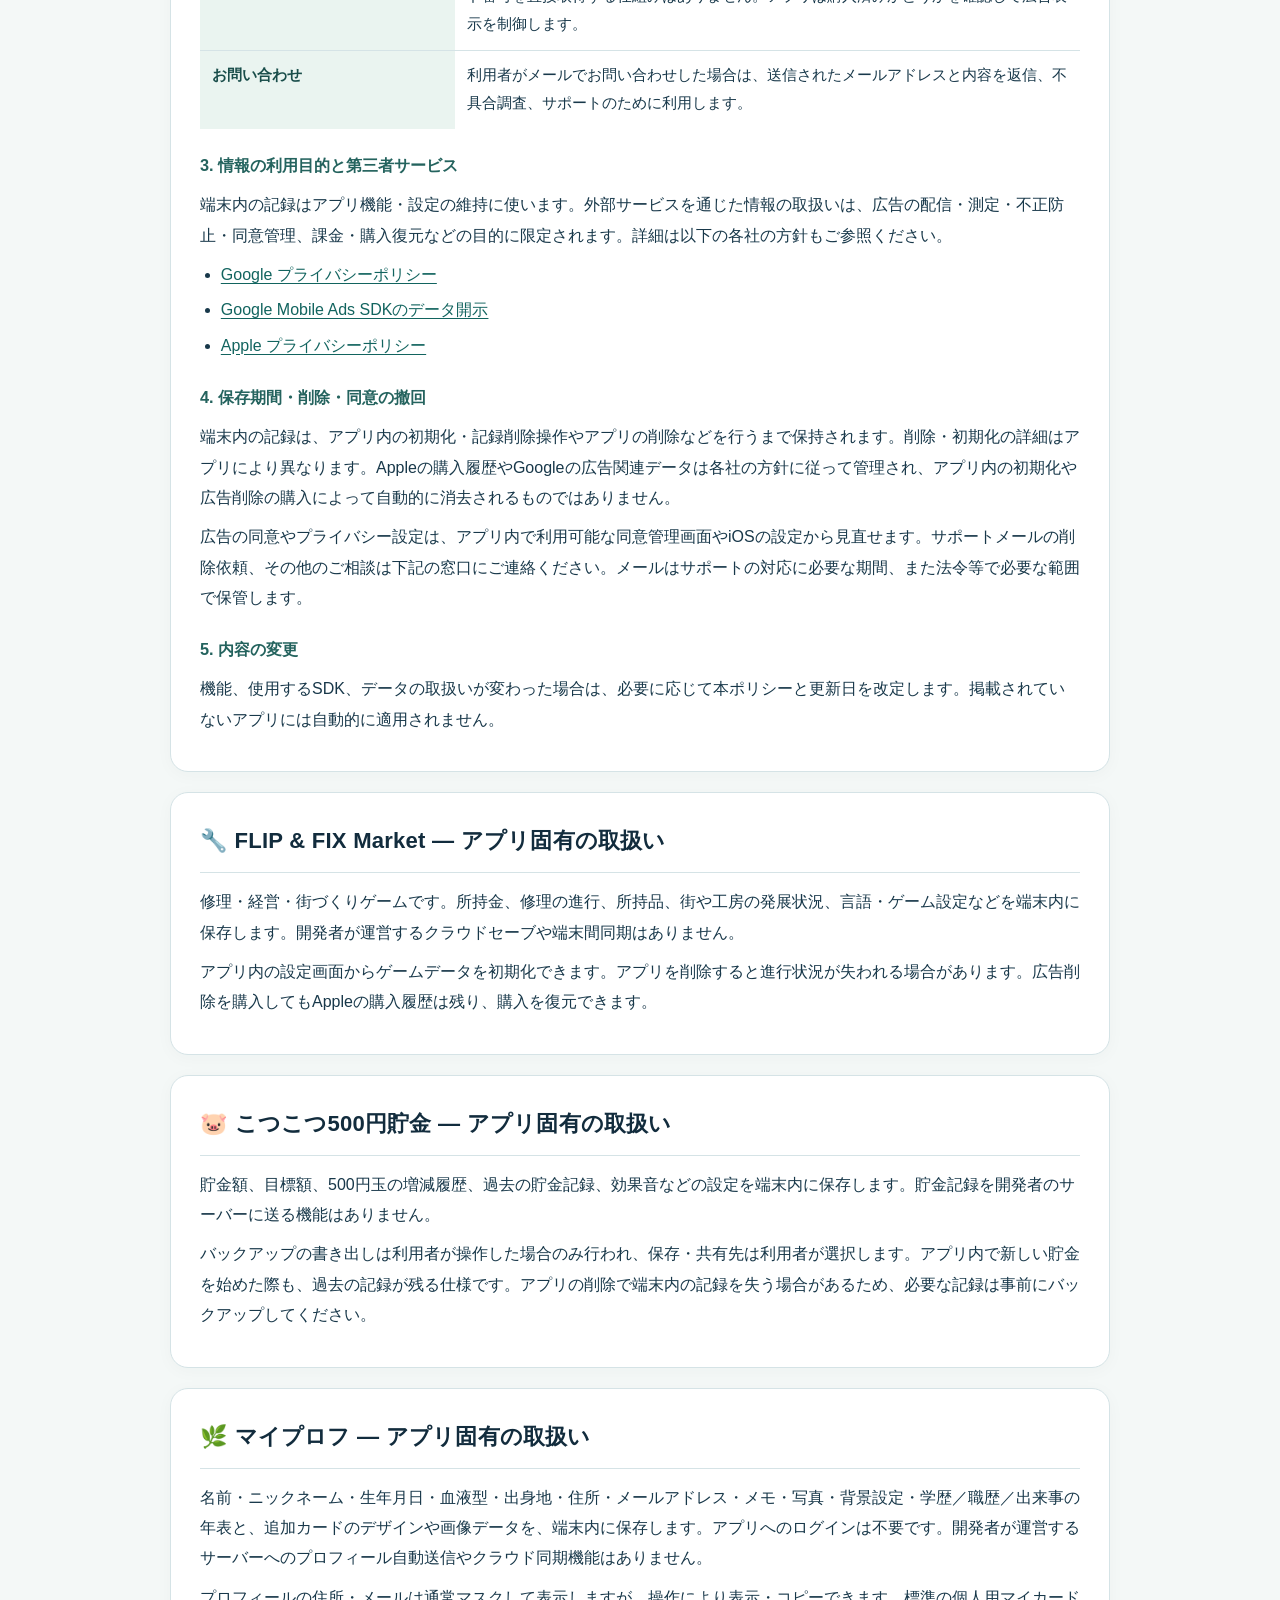
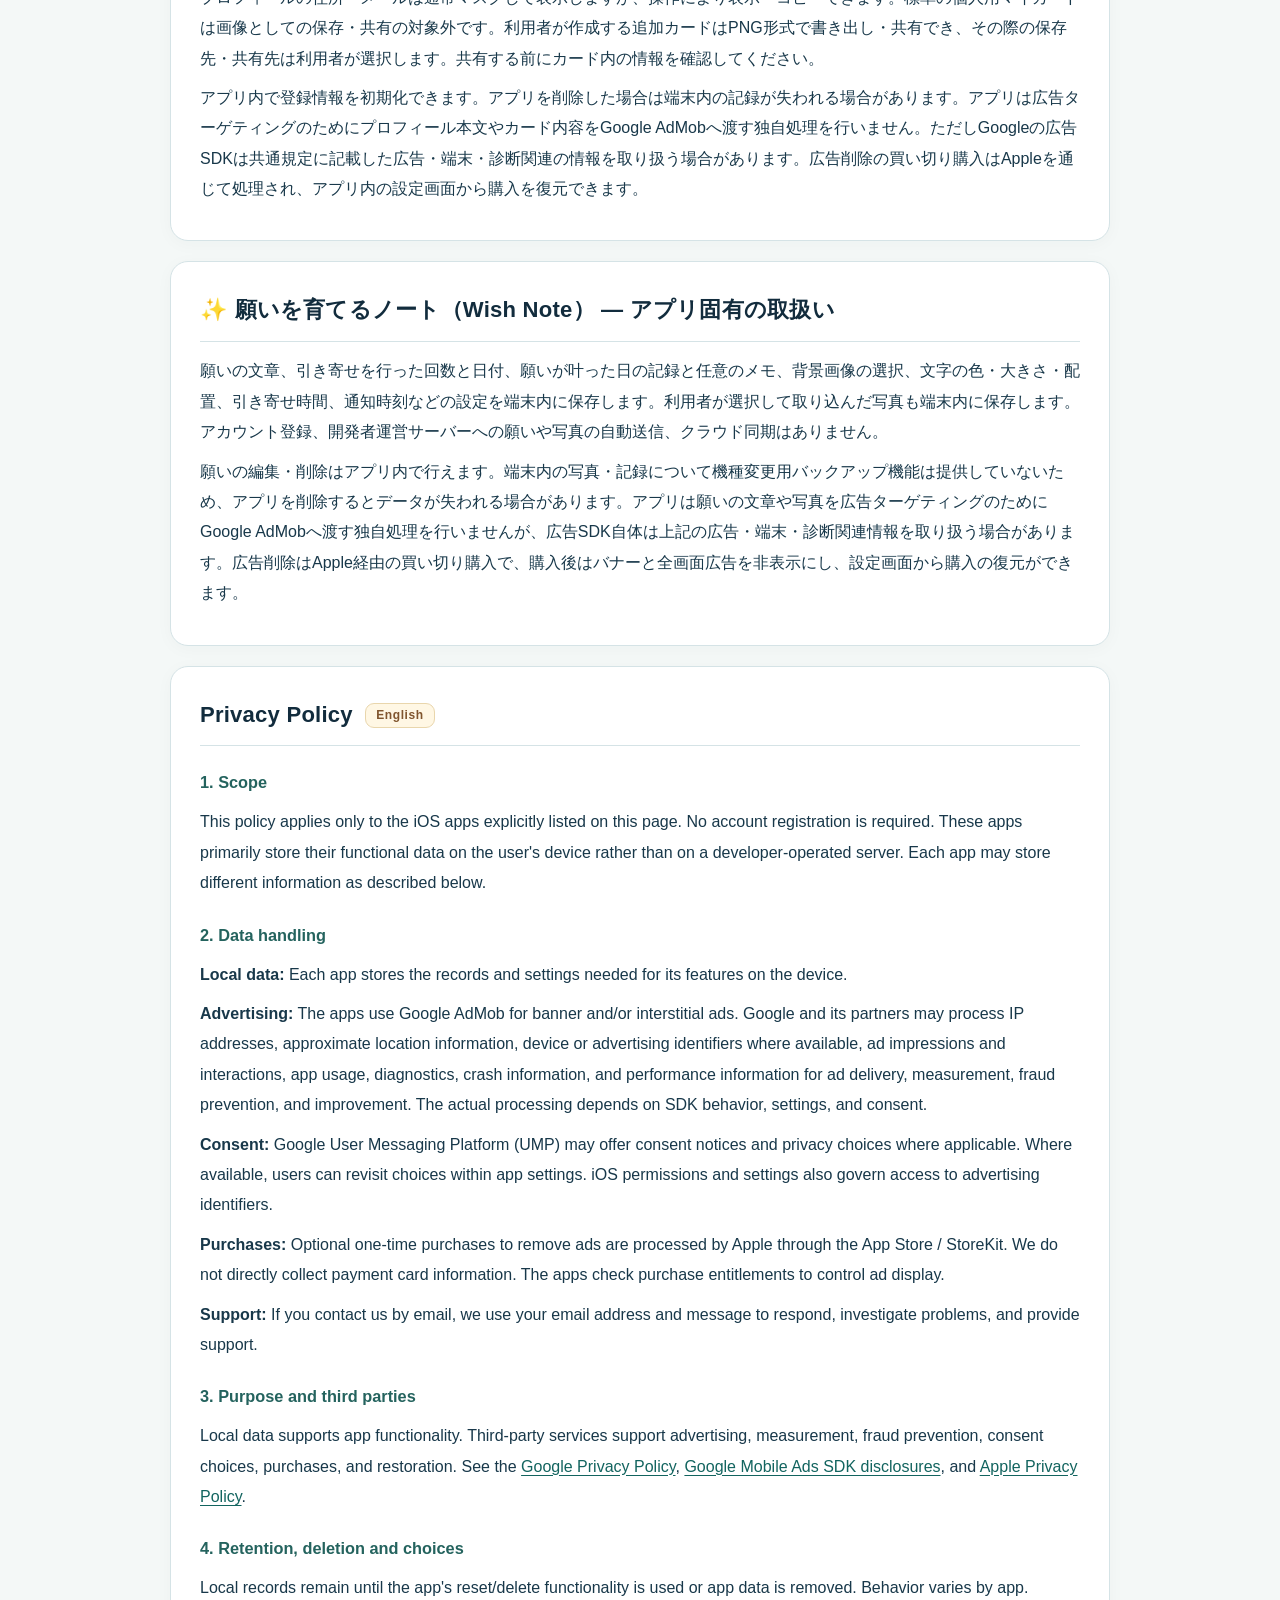
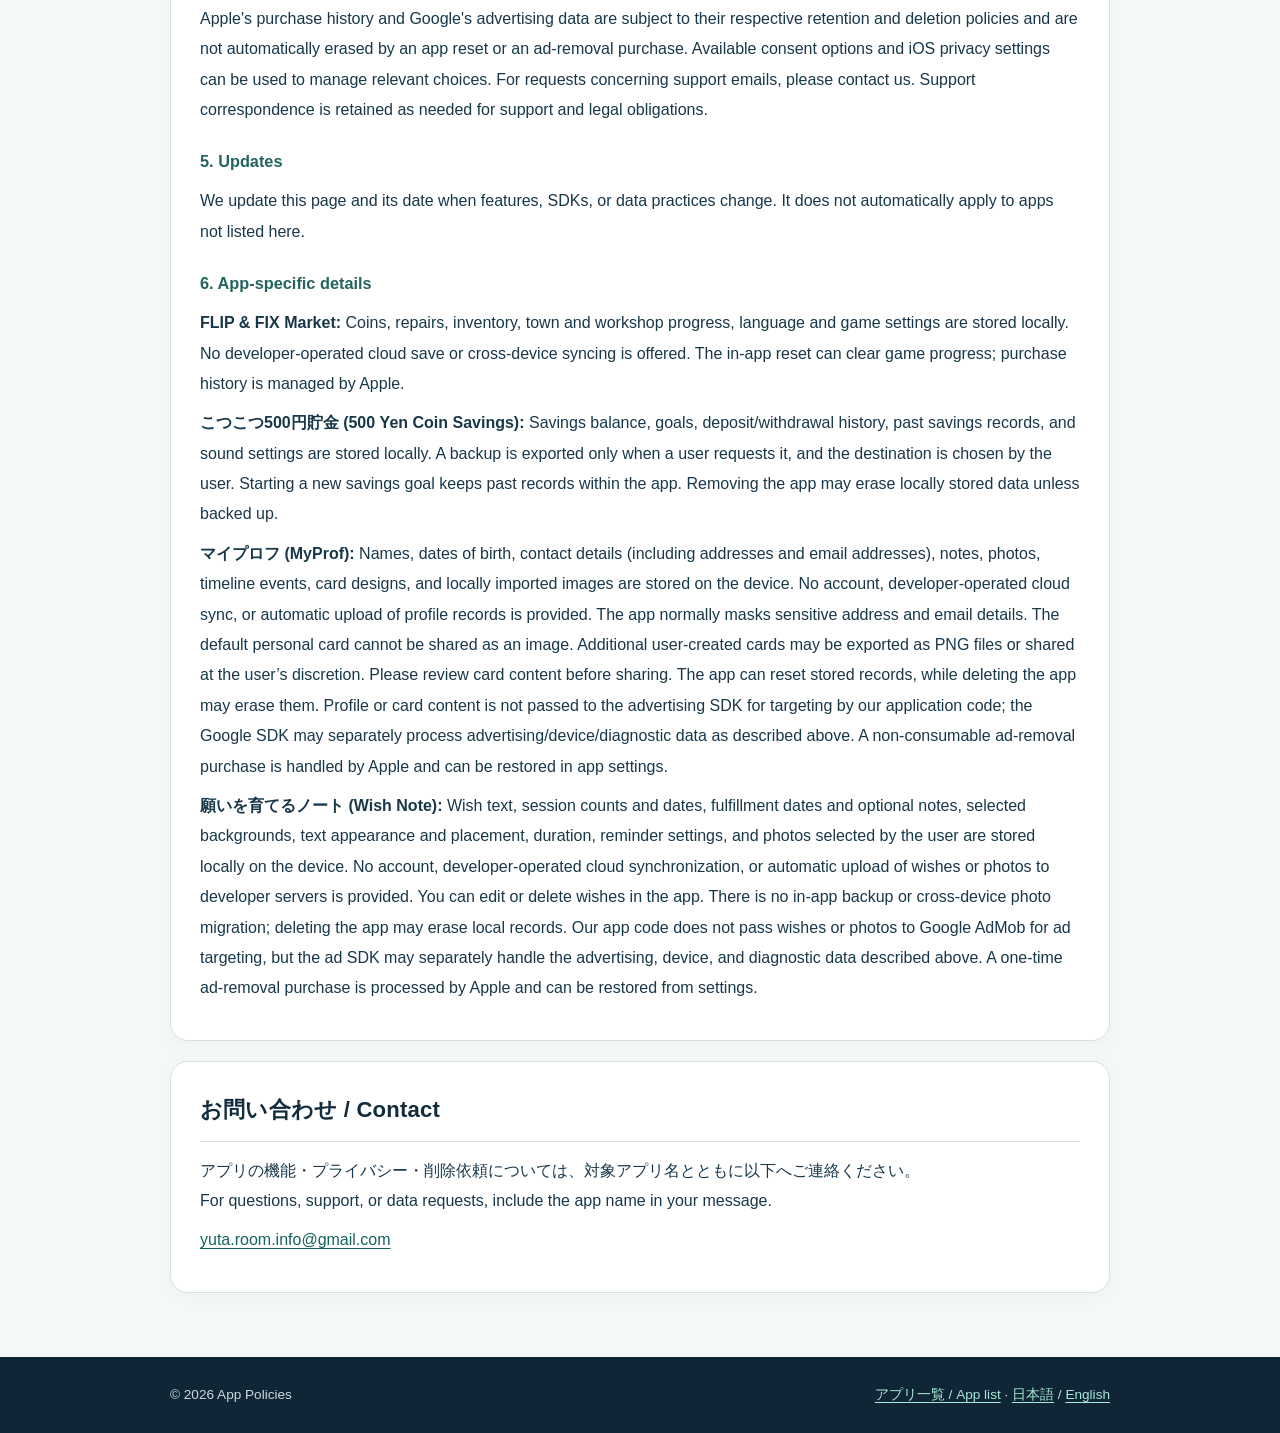
==== commit 9df86930: "Add_Wish_Note_privacy_disclosure" ====
--- a/privacy/index.html
+++ b/privacy/index.html
@@ -24,6 +24,7 @@
 <li><a href="#app-flip-fix-market">🔧 FLIP &amp; FIX Market</a></li>
 <li><a href="#app-coinjar500">🐷 こつこつ500円貯金</a></li>
 <li><a href="#app-myprof">🌿 マイプロフ</a></li>
+<li><a href="#app-wishnote">✨ 願いを育てるノート（Wish Note）</a></li>
 </ul>
 <p>新しいアプリは、実際のデータの取扱いを確認したうえで対象に追加します。アプリにより取扱うデータや機能は異なります。</p>
 <nav class="toc" aria-label="ページ内ナビゲーション">
@@ -71,6 +72,11 @@
 <p>プロフィールの住所・メールは通常マスクして表示しますが、操作により表示・コピーできます。標準の個人用マイカードは画像としての保存・共有の対象外です。利用者が作成する追加カードはPNG形式で書き出し・共有でき、その際の保存先・共有先は利用者が選択します。共有する前にカード内の情報を確認してください。</p>
 <p>アプリ内で登録情報を初期化できます。アプリを削除した場合は端末内の記録が失われる場合があります。アプリは広告ターゲティングのためにプロフィール本文やカード内容をGoogle AdMobへ渡す独自処理を行いません。ただしGoogleの広告SDKは共通規定に記載した広告・端末・診断関連の情報を取り扱う場合があります。広告削除の買い切り購入はAppleを通じて処理され、アプリ内の設定画面から購入を復元できます。</p>
 </section>
+<section class="section" id="app-wishnote" lang="ja">
+<h2>✨ 願いを育てるノート（Wish Note） ― アプリ固有の取扱い</h2>
+<p>願いの文章、引き寄せを行った回数と日付、願いが叶った日の記録と任意のメモ、背景画像の選択、文字の色・大きさ・配置、引き寄せ時間、通知時刻などの設定を端末内に保存します。利用者が選択して取り込んだ写真も端末内に保存します。アカウント登録、開発者運営サーバーへの願いや写真の自動送信、クラウド同期はありません。</p>
+<p>願いの編集・削除はアプリ内で行えます。端末内の写真・記録について機種変更用バックアップ機能は提供していないため、アプリを削除するとデータが失われる場合があります。アプリは願いの文章や写真を広告ターゲティングのためにGoogle AdMobへ渡す独自処理を行いませんが、広告SDK自体は上記の広告・端末・診断関連情報を取り扱う場合があります。広告削除はApple経由の買い切り購入で、購入後はバナーと全画面広告を非表示にし、設定画面から購入の復元ができます。</p>
+</section>
 <section class="section" id="en" lang="en">
 <h2>Privacy Policy <span class="language">English</span></h2>
 <h3>1. Scope</h3>
@@ -91,6 +97,7 @@
 <p><strong>FLIP &amp; FIX Market:</strong> Coins, repairs, inventory, town and workshop progress, language and game settings are stored locally. No developer-operated cloud save or cross-device syncing is offered. The in-app reset can clear game progress; purchase history is managed by Apple.</p>
 <p><strong>こつこつ500円貯金 (500 Yen Coin Savings):</strong> Savings balance, goals, deposit/withdrawal history, past savings records, and sound settings are stored locally. A backup is exported only when a user requests it, and the destination is chosen by the user. Starting a new savings goal keeps past records within the app. Removing the app may erase locally stored data unless backed up.</p>
 <p><strong>マイプロフ (MyProf):</strong> Names, dates of birth, contact details (including addresses and email addresses), notes, photos, timeline events, card designs, and locally imported images are stored on the device. No account, developer-operated cloud sync, or automatic upload of profile records is provided. The app normally masks sensitive address and email details. The default personal card cannot be shared as an image. Additional user-created cards may be exported as PNG files or shared at the user’s discretion. Please review card content before sharing. The app can reset stored records, while deleting the app may erase them. Profile or card content is not passed to the advertising SDK for targeting by our application code; the Google SDK may separately process advertising/device/diagnostic data as described above. A non-consumable ad-removal purchase is handled by Apple and can be restored in app settings.</p>
+<p><strong>願いを育てるノート (Wish Note):</strong> Wish text, session counts and dates, fulfillment dates and optional notes, selected backgrounds, text appearance and placement, duration, reminder settings, and photos selected by the user are stored locally on the device. No account, developer-operated cloud synchronization, or automatic upload of wishes or photos to developer servers is provided. You can edit or delete wishes in the app. There is no in-app backup or cross-device photo migration; deleting the app may erase local records. Our app code does not pass wishes or photos to Google AdMob for ad targeting, but the ad SDK may separately handle the advertising, device, and diagnostic data described above. A one-time ad-removal purchase is processed by Apple and can be restored from settings.</p>
 </section>
 <section class="section" id="contact">
 <h2>お問い合わせ / Contact</h2>
